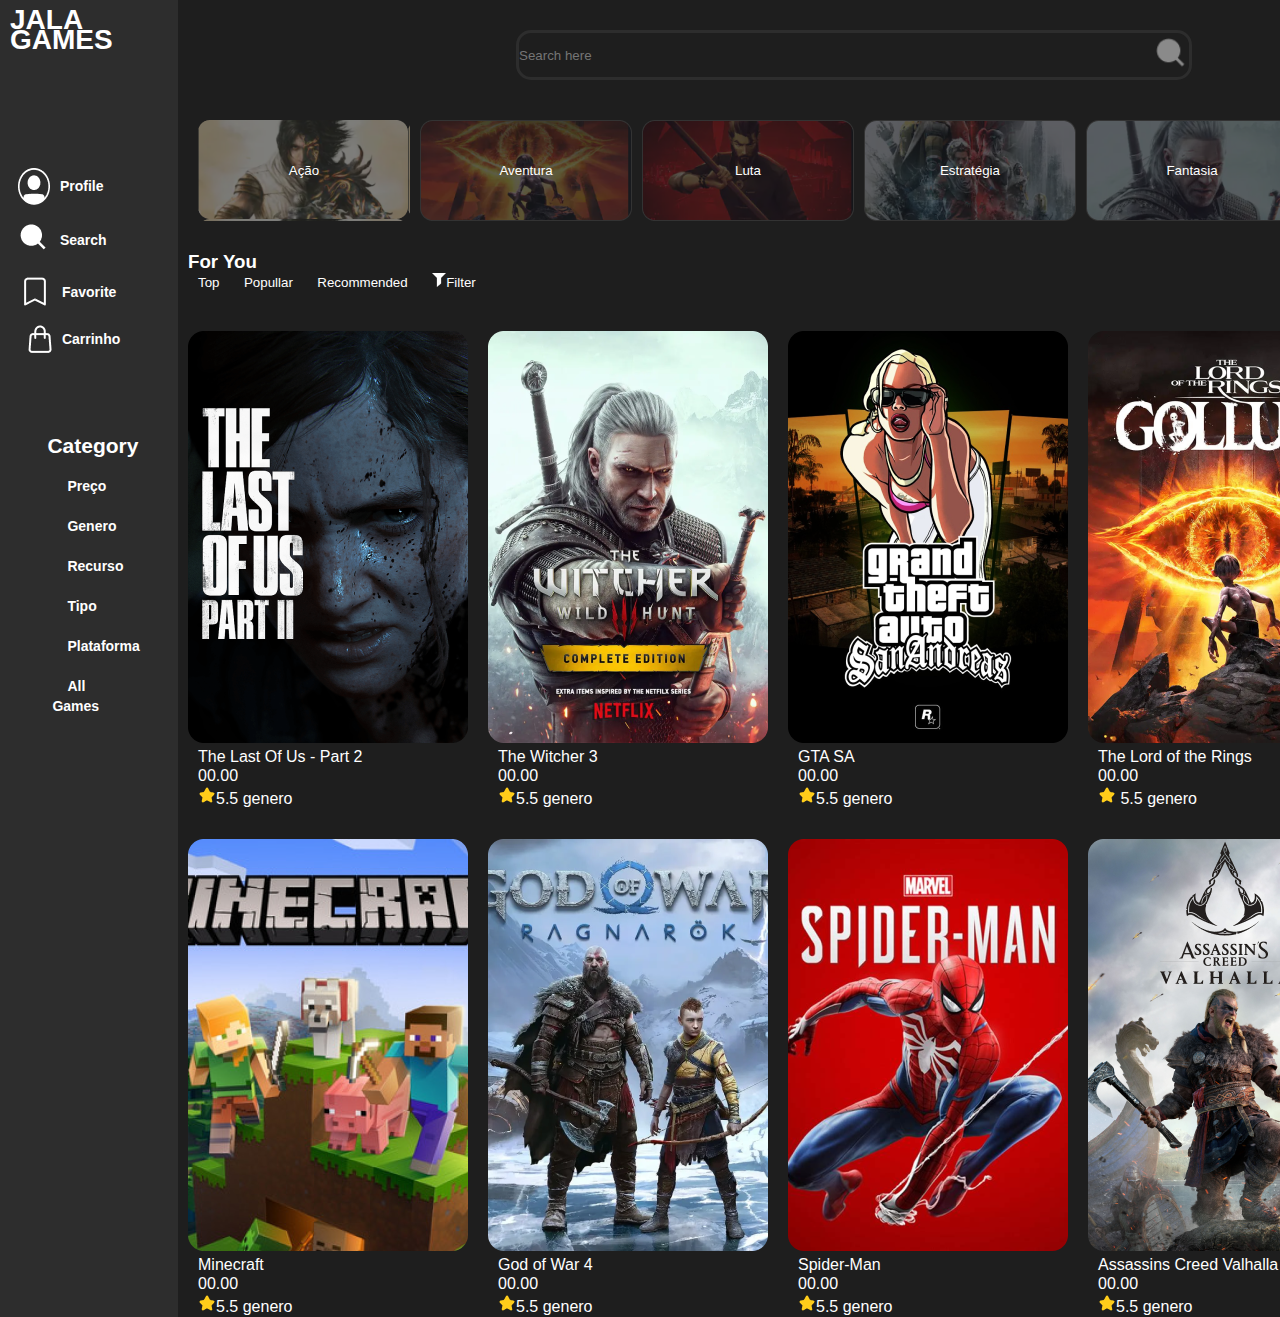
==== JalaGame/Jogo.html @ 170a0dd0 "Add files via upload" ====
<!DOCTYPE html>
<html lang="pt-br">
<head>
    <meta charset="UTF-8">
    <meta http-equiv="X-UA-Compatible" content="IE=edge">
    <meta name="viewport" content="width=device-width, initial-scale=1.0">
    <link rel="stylesheet" href="style1.css">
    <link rel="shortcut icon" href="img/logo.png" type="image/x-icon">
    <title>Jogo</title>
</head>
<body>
    <section class="esquerdo">
        <div class="logo">
            <img src="img/logo.png" alt="">
            <h1>JALA GAMES</h1>
        </div>
        <div class="box1">
            <div class="profile">
                <img src="img/perfil.png" alt="">
                <p><a href="">Profile</a></p>
            </div>
            <div class="Search">
                <img src="img/akar-icons_search (1).png" alt="">
                <p><a href="">Search</a></p>
            </div>
            <div class="Favorite">
                <img src="img/bookmark.png" alt="">
                <p><a href="">Favorite</a></p>
            </div>
            <div class="Carrinho">
                <p></p>
                <img src="img/Group.png" alt="">
                <p><a href="">Carrinho</a></p>
            </div>
        </div>
        
        <div class="box2">
            <div class="categoria">
                <h2>Category</h2>
                <br>
                <p><a href="#">Preço</a></p>
                <br>
                <p><a href="#">Genero</a></p>
                <br>
                <p><a href="#">Recurso</a></p>
                <br>
                <p><a href="#">Tipo</a></p>
                <br>
                <p><a href="#">Plataforma</a></p>
                <br>
                <p><a href="#">All Games</a></p>
            </div>
        </div>
    </section>
    <div class="Direta">
        <header>
            <div id="divBusca">
                <input type="text" onclick="" id="txtBusca" placeholder="Search here"/>
                <a href=""><img src="img/pesquisa.png" id="btnBusca" alt="Buscar"/></a>
            </div>
        </header>
        <main>
            <div class="boxcategoria">
                <div class="c1" id="gender">
                    <button>Ação</button>
                </div>
                <div class="c2" id="gender">
                    <button>Aventura</button>
                </div>
                <div class="c3" id="gender">
                    <button>Luta</button>
                </div>
                <div class="c4" id="gender">
                    <button>Estratégia</button>
                </div>
                <div class="c5" id="gender">
                    <button>Fantasia</button>
                </div>
                <div class="c6" id="gender">
                    <button>Sobrevivência</button>
                </div>
            </div>
            <div class="boxforyou">
                <h3>For You</h3>
                <button>Top</button>
                <button>Popullar</button>
                <button>Recommended</button>
                <button><img src="img/filter.png" alt="">Filter</button>
            </div>
            <div class="Game">
                <div class="game 1">
                    <img src="img/Games/tlou.png" alt="">
                    <p class="titulo-jogo"><a href="#">The Last Of Us - Part 2</a></p>
                    <p>00.00</p>
                    <p><img src="img/star.png" alt=""><a href="#">5.5 genero</a></p>
                </div>
                <div class="game 2">
                    <img src="img/Games/wtr.png" alt="">
                    <p class="titulo-jogo"><a href="#">The Witcher 3</a></p>
                    <p>00.00</p>
                    <p><img src="img/star.png" alt=""><a href="#">5.5 genero</a></p>
                </div>
                <div class="game 3">
                    <img src="img/Games/gtasan.png" alt="">
                    <p class="titulo-jogo"><a href="#">GTA SA</a></p>
                    <p>00.00</p>
                    <p><img src="img/star.png" alt=""><a href="#">5.5 genero</a></p>
                </div>
                <div class="game 4">
                    <img src="img/Games/gollum.png" alt="">
                    <p class="titulo-jogo"><a href="#">The Lord of the Rings</a></p>
                    <p>00.00</p>
                    <p><img src="img/star.png" alt=""><a href="#"> 5.5 genero</a></p>
                </div>
                <div class="game 5">
                    <img src="img/Games/mine.png" alt="">
                    <p class="titulo-jogo"><a href="#">Minecraft</a></p>
                    <p>00.00</p>
                    <p><img src="img/star.png" alt=""><a href="#">5.5 genero</a></p>
                </div>
                <div class="game 6">
                    <img src="img/Games/god.png" alt="">
                    <p class="titulo-jogo"><a href="#">God of War 4</a></p>
                    <p>00.00</p>
                    <p><img src="img/star.png" alt=""><a href="#">5.5 genero</a></p>
                </div>
                <div class="game 7">
                    <img src="img/Games/sman.png" alt="">
                    <p class="titulo-jogo"><a href="#">Spider-Man</a></p>
                    <p>00.00</p>
                    <p><img src="img/star.png" alt=""><a href="#">5.5 genero</a></p>
                </div>
                <div class="game 8">
                    <img src="img/Games/assvalha.png" alt="">
                    <p class="titulo-jogo"><a href="#">Assassins Creed Valhalla</a></p>
                    <p>00.00</p>
                    <p><img src="img/star.png" alt=""><a href="#">5.5 genero</a></p>
                </div>
            </div>
       </main>
    </div>
    <script>
        const filtroInput = document.querySelector('.Caixadetexto input');
        const games = document.querySelectorAll('.Game .game');
      
        filtroInput.addEventListener('input', function () {
          const filtro = filtroInput.value.toLowerCase();
      
          games.forEach((game) => {
            const titulo = game.querySelector('p:first-of-type').textContent.toLowerCase();
            const preco = game.querySelector('p:nth-of-type(2)').textContent;
      
            if (titulo.includes(filtro)) {
              game.style.display = 'block';
            } else {
              game.style.display = 'none';
            }
          });
        });
      </script>
</body>
</html>
---- JalaGame/style1.css ----
* {
    border: 0%;
    padding: 0%;
    margin: 0%;
    text-decoration: none;
    font-family: sans-serif;
    box-sizing: border-box;
    color: #ffffff;
}

body {
    background: rgba(30, 30, 30, 1);
    width: 100%;
    min-height: 100vh;
    display: flex;
}

.Game{
    display: flex;
    flex-wrap: wrap;
}
.Game > div{
    margin-top: 30px;
}

.Game > div > img{
    margin: 0px 10px;
}

.Game > div > img:hover{
    cursor: pointer;
}

.Game > div > p{
    margin: 1px 0px;
    padding-left: 20px;
}

body{
    background-color: #1e1e1e;
}
.Direta > header{
    display: flex;
    justify-content: center;
}
#divBusca {
    border: 3px solid #2D2D2D;
    height: 50px;
    width: 50%;
    margin: 30px;
    border-radius: 15px;
    justify-content: space-evenly;
    display: flex;
    align-items: center;
}
#txtBusca{
    background-color: transparent;
    border: none;
    width: 95%;
}


#btnBusca{
    width: 35px;
    height: 35px;
}

.boxcategoria{
    display: flex;
    margin: 10px;
}

.boxcategoria > div > button {
    display: flex;
    width: 212px;
    height: 101px;
    background: transparent;
    border: none;
    outline: none;
    justify-content: center;
    align-items: center;
}

.boxcategoria > div > button:hover{
    cursor: pointer;
    background-color: #2d2d2d86;
}

#gender {
    margin-left: 10px;
    width: 212px;
    height: 101px;
    display: flex;
    justify-content: center;
    align-items: center;
}

.c1{
    background-image: url(img/acao.png);
}
.c2{
    background-image: url(img/Aventura.png);
}
.c3{
    background-image: url(img/Luta.png);
}
.c4{
    background-image: url(img/EstratВgia.png);
}
.c5{
    background-image: url(img/Fantasia.png);
}
.c6{
    background-image: url(img/SobrevivИncia.png);
}

.boxforyou{
    margin: 30px 10px 10px 10px;
}

.boxforyou > button{
    background: transparent;
    border: rgb(255, 255, 255);
    outline: none;
    border-radius: #ffffff;

    padding: 0px 10px;
}

.boxforyou > button:hover{
    cursor: pointer;
    color: #ffffff4f;
}

.box1{
    margin-top: 110px;
    width: 158px;
    top: 184px;
}

.box1 > div{
    display: flex;
    flex-direction: row;
    justify-content: flex-start;
    align-items: center;
    padding: 5%;
}

.box1 > div > p {
    padding-left: 10px;
}

.box2{
    margin-top: 70px;
    width: auto;
    top: 592px;
    color: #bfbebe;
}

.box2 > div{
    display: flex;
    justify-content: flex-start;
    align-items: flex-start;
    padding: 5%;
    flex-direction: column;
}

.box2 > div > p {
    padding-left: 5px;
}

.esquerdo {
    display: flex;
    flex-direction: column;
    align-items: center;
    padding: 10px;
    width: 15%;

    background-color: #2D2D2D;

    font-family: 'Quicksand';
    font-style: normal;
    font-weight: 600;
    font-size: 14px;
    line-height: 20px;
    color: #FFFFFF;

}

.logo{
    display: flex;
}

.categoria > p > a{
    padding-left: 15px;
}
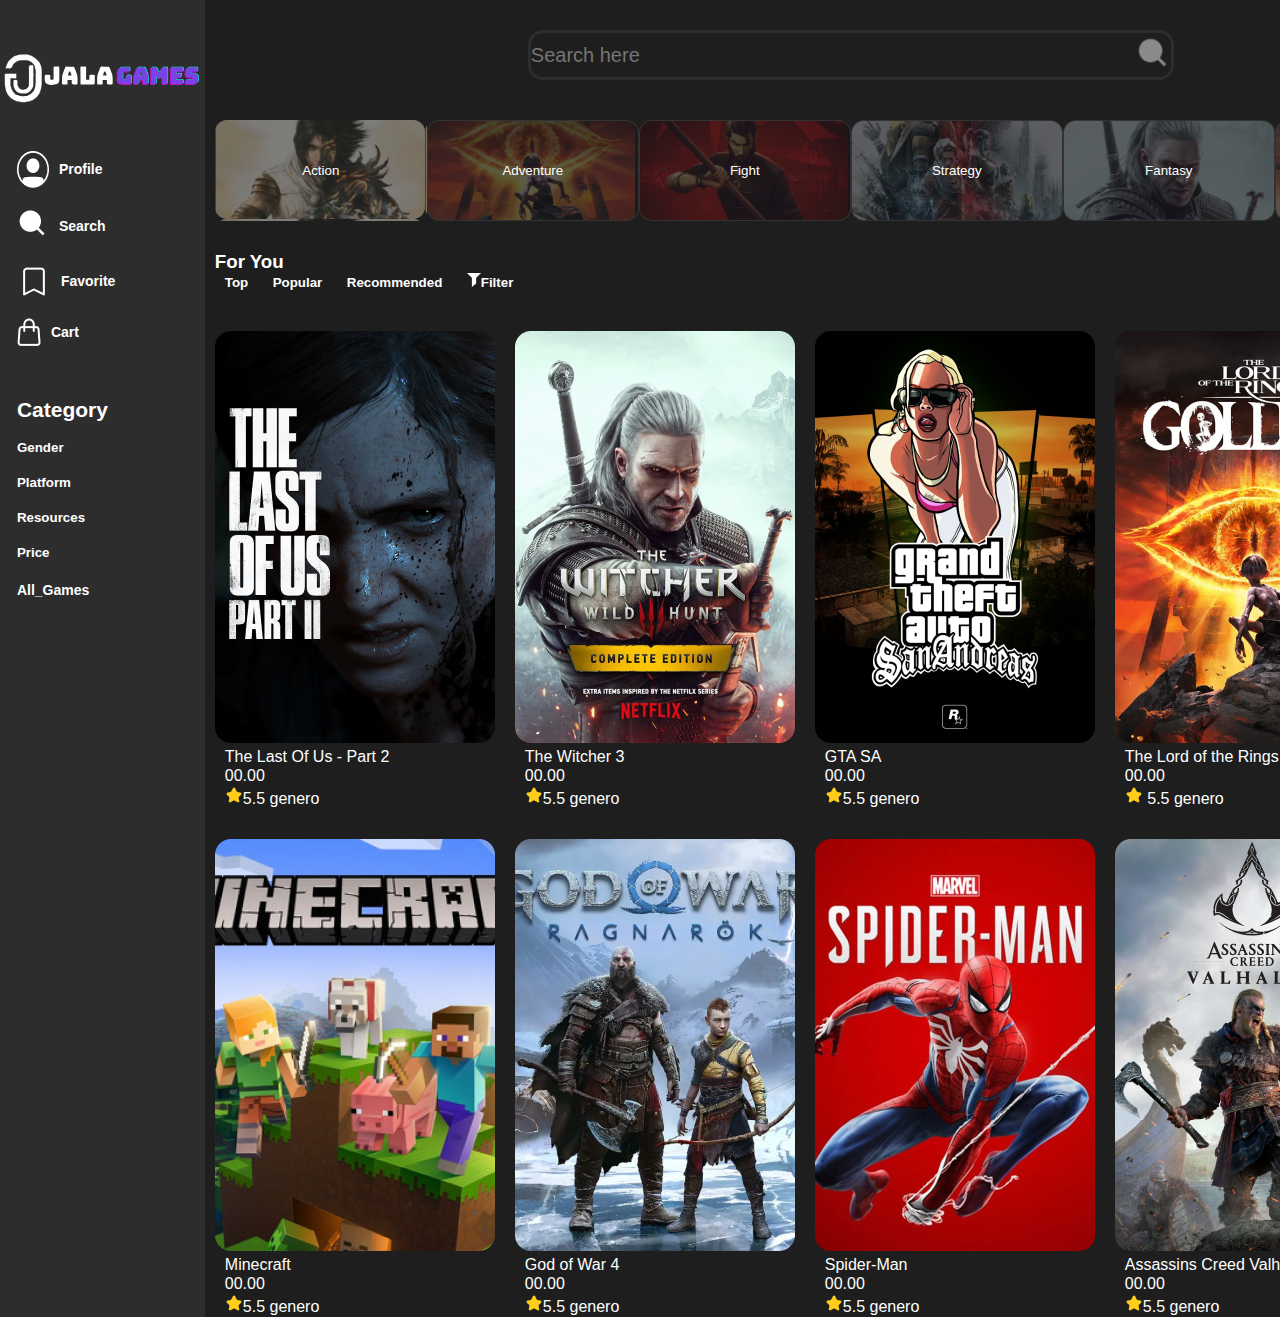
==== commit 2a5a2343: "Add files via upload" ====
--- a/JalaGame/Jogo.html
+++ b/JalaGame/Jogo.html
@@ -1,162 +1,197 @@
 <!DOCTYPE html>
 <html lang="pt-br">
 <head>
-    <meta charset="UTF-8">
-    <meta http-equiv="X-UA-Compatible" content="IE=edge">
-    <meta name="viewport" content="width=device-width, initial-scale=1.0">
-    <link rel="stylesheet" href="style1.css">
-    <link rel="shortcut icon" href="img/logo.png" type="image/x-icon">
-    <title>Jogo</title>
+  <meta charset="UTF-8">
+  <meta http-equiv="X-UA-Compatible" content="IE=edge">
+  <meta name="viewport" content="width=device-width, initial-scale=1.0">
+  <link rel="stylesheet" href="style1.css">
+  <link rel="shortcut icon" href="img/Project-Capture-_40_.ico" type="image/x-icon">
+  <title>Jala Games</title>
 </head>
 <body>
-    <section class="esquerdo">
-        <div class="logo">
-            <img src="img/logo.png" alt="">
-            <h1>JALA GAMES</h1>
+  <section class="esquerdo">
+    <div class="logo">
+      <img src="img/JALAGAM.svg" alt="">
+    </div>
+    <div class="box1">
+      <div class="profile">
+        <img src="img/perfil.png" alt="">
+        <p><a href="">Profile</a></p>
+      </div>
+      <div class="Search">
+        <img src="img/akar-icons_search (1).png" alt="">
+        <p><a href="">Search</a></p>
+      </div>
+      <div class="Favorite">
+        <img src="img/bookmark.png" alt="">
+        <p><a href="">Favorite</a></p>
+      </div>
+      <div class="Carrinho">
+        <img src="img/Group.png" alt="">
+        <p><a href="">Cart</a></p>
+      </div>
+    </div>
+    <div class="box2">
+      <div class="categoria">
+        <h2>Category</h2>
+        <br>
+        <button onclick="toggleTexto('genderExibido')" class="botão_categoria">Gender</button>
+        <div id="genderExibido" class="hidden">
+          <a href="#">Action</a><br>
+          <a href="#">Adventure</a><br>
+          <a href="#">Fight</a><br>
+          <a href="#">Strategy</a><br>
+          <a href="#">Fantasy</a><br>
+          <a href="#">Survival</a><br>
         </div>
-        <div class="box1">
-            <div class="profile">
-                <img src="img/perfil.png" alt="">
-                <p><a href="">Profile</a></p>
-            </div>
-            <div class="Search">
-                <img src="img/akar-icons_search (1).png" alt="">
-                <p><a href="">Search</a></p>
-            </div>
-            <div class="Favorite">
-                <img src="img/bookmark.png" alt="">
-                <p><a href="">Favorite</a></p>
-            </div>
-            <div class="Carrinho">
-                <p></p>
-                <img src="img/Group.png" alt="">
-                <p><a href="">Carrinho</a></p>
-            </div>
+        <br>
+        <button onclick="toggleTexto('plataformaExibida')" class="botão_categoria">Platform</button>
+        <div id="plataformaExibida" class="hidden">
+          <a href="#">Mac OS</a><br>
+          <a href="#">Windows</a><br>
+          <a href="#">Todos</a><br>
         </div>
-        
-        <div class="box2">
-            <div class="categoria">
-                <h2>Category</h2>
-                <br>
-                <p><a href="#">Preço</a></p>
-                <br>
-                <p><a href="#">Genero</a></p>
-                <br>
-                <p><a href="#">Recurso</a></p>
-                <br>
-                <p><a href="#">Tipo</a></p>
-                <br>
-                <p><a href="#">Plataforma</a></p>
-                <br>
-                <p><a href="#">All Games</a></p>
-            </div>
+        <br>
+        <button onclick="toggleTexto('recursosExibidos')" class="botão_categoria">Resources</button>
+        <div id="recursosExibidos" class="hidden">
+          <a href="#">Competitivo</a><br>
+          <a href="#">Conquista</a><br>
+          <a href="#">Cooperativo</a><br>
+          <a href="#">Jogos Para Um Jogador</a><br>
+          <a href="#">MMO</a><br>
+          <a href="#">Multijogador</a><br>
+          <a href="#">VR</a><br>
         </div>
-    </section>
-    <div class="Direta">
-        <header>
-            <div id="divBusca">
-                <input type="text" onclick="" id="txtBusca" placeholder="Search here"/>
-                <a href=""><img src="img/pesquisa.png" id="btnBusca" alt="Buscar"/></a>
-            </div>
-        </header>
-        <main>
-            <div class="boxcategoria">
-                <div class="c1" id="gender">
-                    <button>Ação</button>
-                </div>
-                <div class="c2" id="gender">
-                    <button>Aventura</button>
-                </div>
-                <div class="c3" id="gender">
-                    <button>Luta</button>
-                </div>
-                <div class="c4" id="gender">
-                    <button>Estratégia</button>
-                </div>
-                <div class="c5" id="gender">
-                    <button>Fantasia</button>
-                </div>
-                <div class="c6" id="gender">
-                    <button>Sobrevivência</button>
-                </div>
-            </div>
-            <div class="boxforyou">
-                <h3>For You</h3>
-                <button>Top</button>
-                <button>Popullar</button>
-                <button>Recommended</button>
-                <button><img src="img/filter.png" alt="">Filter</button>
-            </div>
-            <div class="Game">
-                <div class="game 1">
-                    <img src="img/Games/tlou.png" alt="">
-                    <p class="titulo-jogo"><a href="#">The Last Of Us - Part 2</a></p>
-                    <p>00.00</p>
-                    <p><img src="img/star.png" alt=""><a href="#">5.5 genero</a></p>
-                </div>
-                <div class="game 2">
-                    <img src="img/Games/wtr.png" alt="">
-                    <p class="titulo-jogo"><a href="#">The Witcher 3</a></p>
-                    <p>00.00</p>
-                    <p><img src="img/star.png" alt=""><a href="#">5.5 genero</a></p>
-                </div>
-                <div class="game 3">
-                    <img src="img/Games/gtasan.png" alt="">
-                    <p class="titulo-jogo"><a href="#">GTA SA</a></p>
-                    <p>00.00</p>
-                    <p><img src="img/star.png" alt=""><a href="#">5.5 genero</a></p>
-                </div>
-                <div class="game 4">
-                    <img src="img/Games/gollum.png" alt="">
-                    <p class="titulo-jogo"><a href="#">The Lord of the Rings</a></p>
-                    <p>00.00</p>
-                    <p><img src="img/star.png" alt=""><a href="#"> 5.5 genero</a></p>
-                </div>
-                <div class="game 5">
-                    <img src="img/Games/mine.png" alt="">
-                    <p class="titulo-jogo"><a href="#">Minecraft</a></p>
-                    <p>00.00</p>
-                    <p><img src="img/star.png" alt=""><a href="#">5.5 genero</a></p>
-                </div>
-                <div class="game 6">
-                    <img src="img/Games/god.png" alt="">
-                    <p class="titulo-jogo"><a href="#">God of War 4</a></p>
-                    <p>00.00</p>
-                    <p><img src="img/star.png" alt=""><a href="#">5.5 genero</a></p>
-                </div>
-                <div class="game 7">
-                    <img src="img/Games/sman.png" alt="">
-                    <p class="titulo-jogo"><a href="#">Spider-Man</a></p>
-                    <p>00.00</p>
-                    <p><img src="img/star.png" alt=""><a href="#">5.5 genero</a></p>
-                </div>
-                <div class="game 8">
-                    <img src="img/Games/assvalha.png" alt="">
-                    <p class="titulo-jogo"><a href="#">Assassins Creed Valhalla</a></p>
-                    <p>00.00</p>
-                    <p><img src="img/star.png" alt=""><a href="#">5.5 genero</a></p>
-                </div>
-            </div>
-       </main>
+        <br>
+        <button onclick="toggleTexto('precoExibido')" class="botão_categoria">Price</button>
+        <div id="precoExibido" class="hidden">
+          <input class="text_price" type="text" placeholder="Filter here">
+          <a href="#">Abaixo de R$40,00</a><br>
+          <a href="#">Abaixo de R$80,00</a><br>
+          <a href="#">Abaixo de R$120,00</a><br>
+          <a href="#">Desconto</a><br>
+        </div>
+        <br>
+        <p><a href="#">All_Games</a></p>
+      </div>
     </div>
-    <script>
-        const filtroInput = document.querySelector('.Caixadetexto input');
-        const games = document.querySelectorAll('.Game .game');
-      
-        filtroInput.addEventListener('input', function () {
-          const filtro = filtroInput.value.toLowerCase();
-      
-          games.forEach((game) => {
-            const titulo = game.querySelector('p:first-of-type').textContent.toLowerCase();
-            const preco = game.querySelector('p:nth-of-type(2)').textContent;
-      
-            if (titulo.includes(filtro)) {
-              game.style.display = 'block';
-            } else {
-              game.style.display = 'none';
-            }
-          });
-        });
-      </script>
+  </section>
+  <div class="Direta">
+    <header>
+      <div id="divBusca">
+        <input type="text" class="Caixadetexto" id="txtBusca" placeholder="Search here"/>
+        <a href=""><img src="img/pesquisa.png" id="btnBusca" alt="Buscar"/></a>
+      </div>
+    </header>
+    <main>
+      <div class="boxcategoria">
+        <div class="c1 gender">
+          <button>Action</button>
+        </div>
+        <div class="c2 gender">
+          <button>Adventure</button>
+        </div>
+        <div class="c3 gender">
+          <button>Fight</button>
+        </div>
+        <div class="c4 gender">
+          <button>Strategy</button>
+        </div>
+        <div class="c5 gender">
+          <button>Fantasy</button>
+        </div>
+        <div class="c6 gender">
+          <button>Survival</button>
+        </div>
+      </div>
+      <div class="boxforyou">
+        <h3>For You</h3>
+        <button>Top</button>
+        <button>Popular</button>
+        <button>Recommended</button>
+        <button><img src="img/filter.png" alt="">Filter</button>
+      </div>
+      <div class="Game">
+        <div class="game">
+          <img src="img/Games/tlou.png" alt="">
+          <p class="titulo-jogo"><a href="#">The Last Of Us - Part 2</a></p>
+          <p>00.00</p>
+          <p><img src="img/star.png" alt=""><a href="#">5.5 genero</a></p>
+        </div>
+        <div class="game">
+          <img src="img/Games/wtr.png" alt="">
+          <p class="titulo-jogo"><a href="#">The Witcher 3</a></p>
+          <p>00.00</p>
+          <p><img src="img/star.png" alt=""><a href="#">5.5 genero</a></p>
+        </div>
+        <div class="game">
+          <img src="img/Games/gtasan.png" alt="">
+          <p class="titulo-jogo"><a href="#">GTA SA</a></p>
+          <p>00.00</p>
+          <p><img src="img/star.png" alt=""><a href="#">5.5 genero</a></p>
+        </div>
+        <div class="game">
+          <img src="img/Games/gollum.png" alt="">
+          <p class="titulo-jogo"><a href="#">The Lord of the Rings</a></p>
+          <p>00.00</p>
+          <p><img src="img/star.png" alt=""><a href="#"> 5.5 genero</a></p>
+        </div>
+        <div class="game">
+          <img src="img/Games/mine.png" alt="">
+          <p class="titulo-jogo"><a href="#">Minecraft</a></p>
+          <p>00.00</p>
+          <p><img src="img/star.png" alt=""><a href="#">5.5 genero</a></p>
+        </div>
+        <div class="game">
+          <img src="img/Games/god.png" alt="">
+          <p class="titulo-jogo"><a href="#">God of War 4</a></p>
+          <p>00.00</p>
+          <p><img src="img/star.png" alt=""><a href="#">5.5 genero</a></p>
+        </div>
+        <div class="game">
+          <img src="img/Games/sman.png" alt="">
+          <p class="titulo-jogo"><a href="#">Spider-Man</a></p>
+          <p>00.00</p>
+          <p><img src="img/star.png" alt=""><a href="#">5.5 genero</a></p>
+        </div>
+        <div class="game">
+          <img src="img/Games/assvalha.png" alt="">
+          <p class="titulo-jogo"><a href="#">Assassins Creed Valhalla</a></p>
+          <p>00.00</p>
+          <p><img src="img/star.png" alt=""><a href="#">5.5 genero</a></p>
+        </div>
+      </div>
+    </main>
+  </div>
+  <script>
+    const filtroInput = document.querySelector('.Caixadetexto');
+
+    const games = document.querySelectorAll('.Game .game');
+  
+    filtroInput.addEventListener('input', function () {
+      const filtro = filtroInput.value.toLowerCase();
+  
+      games.forEach((game) => {
+        const titulo = game.querySelector('.titulo-jogo').textContent.toLowerCase();
+  
+        if (titulo.includes(filtro)) {
+          game.style.display = 'block';
+        } else {
+          game.style.display = 'none';
+        }
+      });
+    });
+
+    function toggleTexto(id) {
+        var texto = document.getElementById(id);
+        if (texto.style.display === "none") {
+            texto.style.display = "block";
+        } else {
+            texto.style.display = "none";
+        }
+    }
+</script>
+  
+  
 </body>
-</html>+</html>
--- a/JalaGame/style1.css
+++ b/JalaGame/style1.css
@@ -1,5 +1,5 @@
 * {
-    border: 0%;
+    /* border: 0%; */
     padding: 0%;
     margin: 0%;
     text-decoration: none;
@@ -30,6 +30,7 @@
 .Game > div > img:hover{
     cursor: pointer;
 }
+
 
 .Game > div > p{
     margin: 1px 0px;
@@ -57,6 +58,11 @@
     background-color: transparent;
     border: none;
     width: 95%;
+    height: 40px;
+    font-size: 20px;
+}
+#txtBusca:focus{
+    outline: none;
 }
 
 
@@ -105,13 +111,13 @@
     background-image: url(img/Luta.png);
 }
 .c4{
-    background-image: url(img/EstratВgia.png);
+    background-image: url(img/Estrategia.png);
 }
 .c5{
     background-image: url(img/Fantasia.png);
 }
 .c6{
-    background-image: url(img/SobrevivИncia.png);
+    background-image: url(img/Sobrevivencia.png);
 }
 
 .boxforyou{
@@ -123,7 +129,7 @@
     border: rgb(255, 255, 255);
     outline: none;
     border-radius: #ffffff;
-
+    font-weight: bold;
     padding: 0px 10px;
 }
 
@@ -132,10 +138,45 @@
     color: #ffffff4f;
 }
 
+.categoria > div > a{
+    color: rgb(136, 136, 136);
+    padding: 5px;
+    font-weight: 100;
+}
+
+.hidden{
+    display: none;
+}
+
+.botão_categoria{
+    background: transparent;
+    border: none;
+    outline: none;
+    font-weight: bolder;
+}
+
+.text_price{
+    background-color: transparent;
+    border: 1px solid rgba(255, 255, 255, 0.281);
+    border-radius: 5px;
+}
+
+.text_price:focus{
+    outline: none;
+}
+
+#textoExibido{
+    font-weight: 100;
+    padding: 10px;
+}
+
+.botão_categoria:hover{
+    cursor: pointer;
+}
+
 .box1{
-    margin-top: 110px;
-    width: 158px;
-    top: 184px;
+    margin-top: -20px;
+    width: 190px;
 }
 
 .box1 > div{
@@ -151,10 +192,8 @@
 }
 
 .box2{
-    margin-top: 70px;
-    width: auto;
-    top: 592px;
-    color: #bfbebe;
+    margin-top: 35px;
+    width: 190px;
 }
 
 .box2 > div{
@@ -166,7 +205,8 @@
 }
 
 .box2 > div > p {
-    padding-left: 5px;
+    /* padding-left: 5px; */
+    text-align: left;
 }
 
 .esquerdo {
@@ -174,10 +214,8 @@
     flex-direction: column;
     align-items: center;
     padding: 10px;
-    width: 15%;
-
+    width: 16%;
     background-color: #2D2D2D;
-
     font-family: 'Quicksand';
     font-style: normal;
     font-weight: 600;
@@ -191,7 +229,7 @@
     display: flex;
 }
 
-.categoria > p > a{
-    padding-left: 15px;
-}
-
+.categoria{
+    text-align: left;
+}
+
